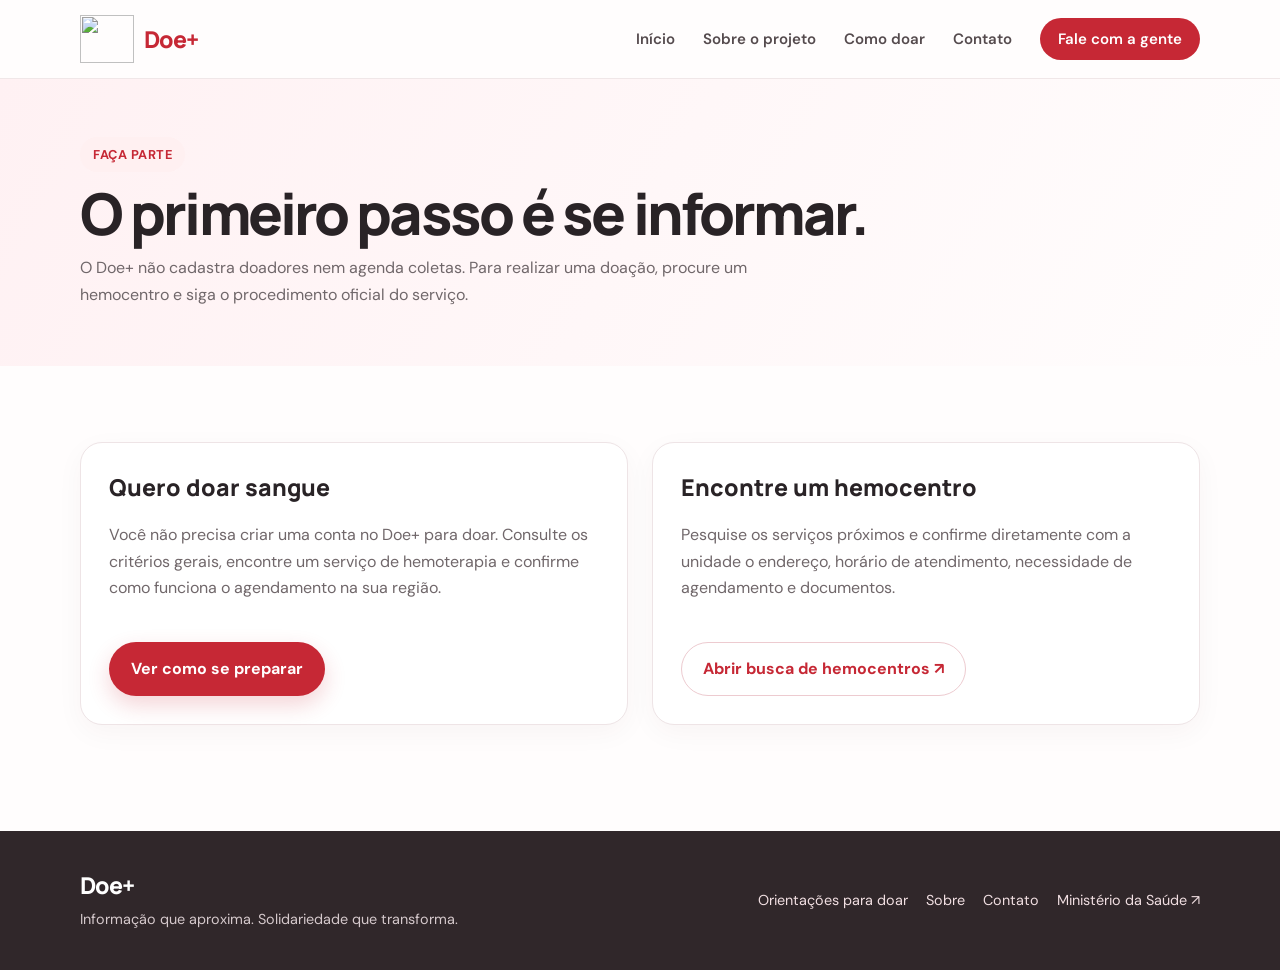
==== codigo/cadastro/cadastro.html @ 8d4a53b3 "update after years" ====
<!doctype html>
<html lang="pt-BR">
<head><meta charset="utf-8"><meta name="viewport" content="width=device-width, initial-scale=1"><title>Quero ajudar | Doe+</title><link rel="stylesheet" href="../../style.css"><script src="../../script.js" defer></script></head>
<body data-root="../.." data-page="cadastro">
<div id="site-header"></div>
<main>
  <section class="page-hero"><div class="container"><span class="eyebrow">Faça parte</span><h1>O primeiro passo é se informar.</h1><p>O Doe+ não cadastra doadores nem agenda coletas. Para realizar uma doação, procure um hemocentro e siga o procedimento oficial do serviço.</p></div></section>
  <section class="section"><div class="container two-column">
    <article class="content-card"><h2>Quero doar sangue</h2><p>Você não precisa criar uma conta no Doe+ para doar. Consulte os critérios gerais, encontre um serviço de hemoterapia e confirme como funciona o agendamento na sua região.</p><a class="btn btn-primary mt-24" href="../informacoes/informacoes.html">Ver como se preparar</a></article>
    <article class="content-card"><h2>Encontre um hemocentro</h2><p>Pesquise os serviços próximos e confirme diretamente com a unidade o endereço, horário de atendimento, necessidade de agendamento e documentos.</p><a class="btn btn-secondary mt-24" href="https://www.google.com/maps/search/hemocentro+perto+de+mim/" target="_blank" rel="noopener">Abrir busca de hemocentros ↗</a></article>
  </div></section>
</main>
<div id="site-footer"></div>
</body></html>
---- style.css ----
@import url('https://fonts.googleapis.com/css2?family=DM+Sans:wght@400;500;600;700&family=Manrope:wght@400;500;600;700;800&display=swap');

:root {
  --red: #c62835;
  --red-dark: #9f1d29;
  --red-soft: #fff0f1;
  --ink: #292326;
  --muted: #70676a;
  --paper: #fffdfd;
  --surface: #ffffff;
  --line: #eee4e6;
  --pink: #fae9ec;
  --green: #287a55;
  --shadow: 0 18px 50px rgba(65, 28, 35, .09);
  --radius: 22px;
}

* { box-sizing: border-box; }
html { scroll-behavior: smooth; scroll-padding-top: 90px; }
body {
  margin: 0;
  color: var(--ink);
  background: var(--paper);
  font-family: "DM Sans", sans-serif;
  line-height: 1.65;
}
a { color: inherit; text-decoration: none; }
button, input, textarea, select { font: inherit; }
button, a { -webkit-tap-highlight-color: transparent; }
img { display: block; max-width: 100%; }
.container { width: min(1120px, calc(100% - 40px)); margin-inline: auto; }

.site-header {
  position: sticky; top: 0; z-index: 20;
  background: rgba(255,253,253,.94);
  backdrop-filter: blur(14px);
  border-bottom: 1px solid rgba(238,228,230,.85);
}
.nav-wrap { min-height: 78px; display: flex; align-items: center; justify-content: space-between; gap: 24px; }
.brand { display: inline-flex; align-items: center; gap: 10px; font: 800 1.45rem "Manrope", sans-serif; letter-spacing: -1px; }
.brand img { width: 54px; height: 48px; object-fit: contain; }
.brand span { color: var(--red); }
.nav-links { display: flex; align-items: center; gap: 28px; list-style: none; padding: 0; margin: 0; }
.nav-links a { color: #554b4e; font-size: .94rem; font-weight: 600; transition: color .2s; }
.nav-links a:hover, .nav-links a[aria-current="page"] { color: var(--red); }
.nav-links .nav-cta { color: white; background: var(--red); padding: 11px 18px; border-radius: 999px; }
.nav-links .nav-cta:hover { color: white; background: var(--red-dark); }
.menu-toggle { display: none; border: 0; background: transparent; color: var(--ink); font-size: 1.65rem; cursor: pointer; }

.hero { padding: 76px 0 68px; overflow: hidden; background: radial-gradient(circle at 85% 20%, #ffe2e6 0, transparent 32%), linear-gradient(135deg,#fff8f8,#fffdfd 60%); }
.hero-grid { display: grid; grid-template-columns: 1.08fr .92fr; align-items: center; gap: 54px; }
.eyebrow { display: inline-flex; align-items: center; gap: 8px; color: var(--red); background: var(--red-soft); border-radius: 999px; padding: 7px 13px; font-size: .8rem; font-weight: 700; letter-spacing: .04em; text-transform: uppercase; }
.hero h1 { max-width: 650px; margin: 18px 0; font: 800 clamp(2.6rem,5vw,4.5rem)/1.08 "Manrope",sans-serif; letter-spacing: -.055em; }
.hero h1 em { color: var(--red); font-style: normal; }
.hero p { max-width: 560px; color: var(--muted); font-size: 1.1rem; }
.actions { display: flex; flex-wrap: wrap; gap: 12px; margin-top: 28px; }
.btn { display: inline-flex; align-items: center; justify-content: center; gap: 9px; border: 1px solid transparent; border-radius: 999px; padding: 13px 21px; font-weight: 700; cursor: pointer; transition: transform .2s, background .2s, box-shadow .2s; }
.btn:hover { transform: translateY(-2px); }
.btn-primary { color: white; background: var(--red); box-shadow: 0 9px 22px rgba(198,40,53,.2); }
.btn-primary:hover { background: var(--red-dark); }
.btn-secondary { color: var(--red); border-color: #edcbd0; background: white; }
.hero-art { position: relative; min-height: 380px; display: grid; place-items: center; }
.hero-art::before { content: ""; position: absolute; width: min(360px,85%); aspect-ratio: 1; border-radius: 50%; background: #f9dce1; }
.hero-art img { position: relative; width: min(370px,90%); max-height: 360px; object-fit: contain; filter: drop-shadow(0 18px 22px rgba(115,31,43,.12)); }
.hero-note { position: absolute; right: 0; bottom: 30px; padding: 15px 18px; background: white; border: 1px solid var(--line); border-radius: 16px; box-shadow: var(--shadow); font-weight: 700; }
.hero-note strong { display: block; color: var(--red); font: 800 1.5rem "Manrope"; }

.section { padding: 76px 0; }
.section-soft { background: #fff6f7; }
.section-heading { max-width: 650px; margin-bottom: 34px; }
.section-heading.center { margin-inline: auto; text-align: center; }
.section-heading h2 { margin: 12px 0; font: 800 clamp(1.9rem,3.5vw,2.8rem)/1.15 "Manrope"; letter-spacing: -.04em; }
.section-heading p { color: var(--muted); margin: 0; }
.stats { display: grid; grid-template-columns: repeat(3,1fr); gap: 18px; }
.stat, .info-card, .article-card, .form-card, .content-card { background: var(--surface); border: 1px solid var(--line); border-radius: var(--radius); box-shadow: 0 8px 28px rgba(65,28,35,.04); }
.stat { padding: 25px; }
.stat strong { display: block; color: var(--red); font: 800 1.8rem "Manrope"; }
.stat span { color: var(--muted); font-size: .92rem; }
.card-grid { display: grid; grid-template-columns: repeat(3,1fr); gap: 18px; }
.info-card { padding: 26px; }
.card-icon { display: grid; place-items: center; width: 48px; height: 48px; border-radius: 15px; color: var(--red); background: var(--red-soft); font-size: 1.35rem; }
.info-card h3, .article-card h3 { margin: 17px 0 8px; font: 700 1.12rem "Manrope"; }
.info-card p, .article-card p { color: var(--muted); margin: 0; font-size: .95rem; }
.text-link { display: inline-flex; margin-top: 15px; color: var(--red); font-weight: 700; font-size: .9rem; }
.notice { padding: 18px 20px; border-left: 4px solid var(--red); background: var(--red-soft); border-radius: 0 14px 14px 0; color: #60484d; font-size: .93rem; }
.steps { display: grid; grid-template-columns: repeat(4,1fr); gap: 16px; counter-reset: step; }
.step { padding: 22px; background: white; border: 1px solid var(--line); border-radius: 18px; }
.step::before { counter-increment: step; content: "0" counter(step); display: block; margin-bottom: 18px; color: var(--red); font: 800 1.35rem "Manrope"; }
.step h3 { margin: 0 0 7px; font: 700 1rem "Manrope"; }
.step p { margin: 0; color: var(--muted); font-size: .9rem; }
.faq-list { max-width: 820px; margin: auto; display: grid; gap: 10px; }
.faq-item { background: white; border: 1px solid var(--line); border-radius: 15px; overflow: hidden; }
.faq-question { width: 100%; display: flex; justify-content: space-between; gap: 20px; padding: 18px 20px; border: 0; background: white; text-align: left; font-weight: 700; cursor: pointer; color: var(--ink); }
.faq-answer { display: none; padding: 0 20px 18px; color: var(--muted); }
.faq-item[open] .faq-answer { display: block; }
.faq-item[open] .faq-question { color: var(--red); }
.article-grid { display: grid; grid-template-columns: repeat(3,1fr); gap: 18px; }
.article-card { overflow: hidden; }
.article-card img { width: 100%; height: 180px; object-fit: cover; background: var(--pink); }
.article-card .article-body { padding: 20px; }
.page-hero { padding: 58px 0; background: linear-gradient(120deg,#fff1f3,#fffdfd); }
.page-hero h1 { margin: 10px 0; font: 800 clamp(2.3rem,5vw,3.6rem)/1.1 "Manrope"; letter-spacing: -.05em; }
.page-hero p { max-width: 680px; margin: 0; color: var(--muted); }
.two-column { display: grid; grid-template-columns: 1fr 1fr; gap: 24px; align-items: start; }
.content-card { padding: 28px; }
.content-card h2 { margin-top: 0; font: 800 1.45rem "Manrope"; }
.content-card p, .content-card li { color: var(--muted); }
.team-list { display: grid; gap: 12px; padding: 0; list-style: none; }
.team-list li { padding: 12px 15px; background: #fff6f7; border-radius: 12px; color: var(--ink); }
.form-layout { display: grid; grid-template-columns: .8fr 1.2fr; gap: 28px; align-items: start; }
.form-card { padding: 30px; }
.form-card h2 { margin: 0 0 7px; font: 800 1.5rem "Manrope"; }
.form-card > p { color: var(--muted); margin-top: 0; }
.form-grid { display: grid; grid-template-columns: 1fr 1fr; gap: 16px; }
.field { display: grid; gap: 7px; }
.field.full { grid-column: 1/-1; }
.field label { font-size: .9rem; font-weight: 700; }
.field input, .field textarea, .field select { width: 100%; padding: 13px 14px; border: 1px solid #e8dadd; border-radius: 11px; background: #fff; color: var(--ink); outline: none; }
.field input:focus, .field textarea:focus, .field select:focus { border-color: var(--red); box-shadow: 0 0 0 3px rgba(198,40,53,.1); }
.field textarea { min-height: 140px; resize: vertical; }
.form-message { display: none; margin-top: 15px; padding: 12px 14px; border-radius: 10px; background: #edf8f1; color: var(--green); }
.form-message.show { display: block; }
.form-help { color: var(--muted); font-size: .82rem; }
.site-footer { margin-top: 30px; padding: 38px 0; background: #30272a; color: white; }
.footer-grid { display: flex; justify-content: space-between; align-items: center; gap: 24px; }
.site-footer p { color: #d5c9cc; margin: 6px 0 0; font-size: .9rem; }
.footer-links { display: flex; flex-wrap: wrap; gap: 18px; color: #f1dfe2; font-size: .9rem; }
.disclaimer { color: var(--muted); font-size: .82rem; }
.centered { text-align: center; }
.mt-24 { margin-top: 24px; }

@media (max-width: 850px) {
  .menu-toggle { display: block; }
  .nav-links { display: none; position: absolute; top: 78px; left: 0; right: 0; padding: 18px 24px 24px; background: white; border-bottom: 1px solid var(--line); flex-direction: column; align-items: stretch; gap: 16px; }
  .nav-links.open { display: flex; }
  .nav-links .nav-cta { text-align: center; }
  .hero-grid, .two-column, .form-layout { grid-template-columns: 1fr; }
  .hero { padding-top: 52px; }
  .hero-art { min-height: 300px; }
  .card-grid, .article-grid { grid-template-columns: repeat(2,1fr); }
  .steps { grid-template-columns: repeat(2,1fr); }
}
@media (max-width: 560px) {
  .container { width: min(100% - 30px,1120px); }
  .hero h1 { font-size: 2.65rem; }
  .stats, .card-grid, .article-grid, .steps, .form-grid { grid-template-columns: 1fr; }
  .field.full { grid-column: auto; }
  .section { padding: 55px 0; }
  .hero-note { right: 0; bottom: 5px; }
  .footer-grid { align-items: flex-start; flex-direction: column; }
}

.faq-question { list-style: none; }
.faq-question::-webkit-details-marker { display: none; }
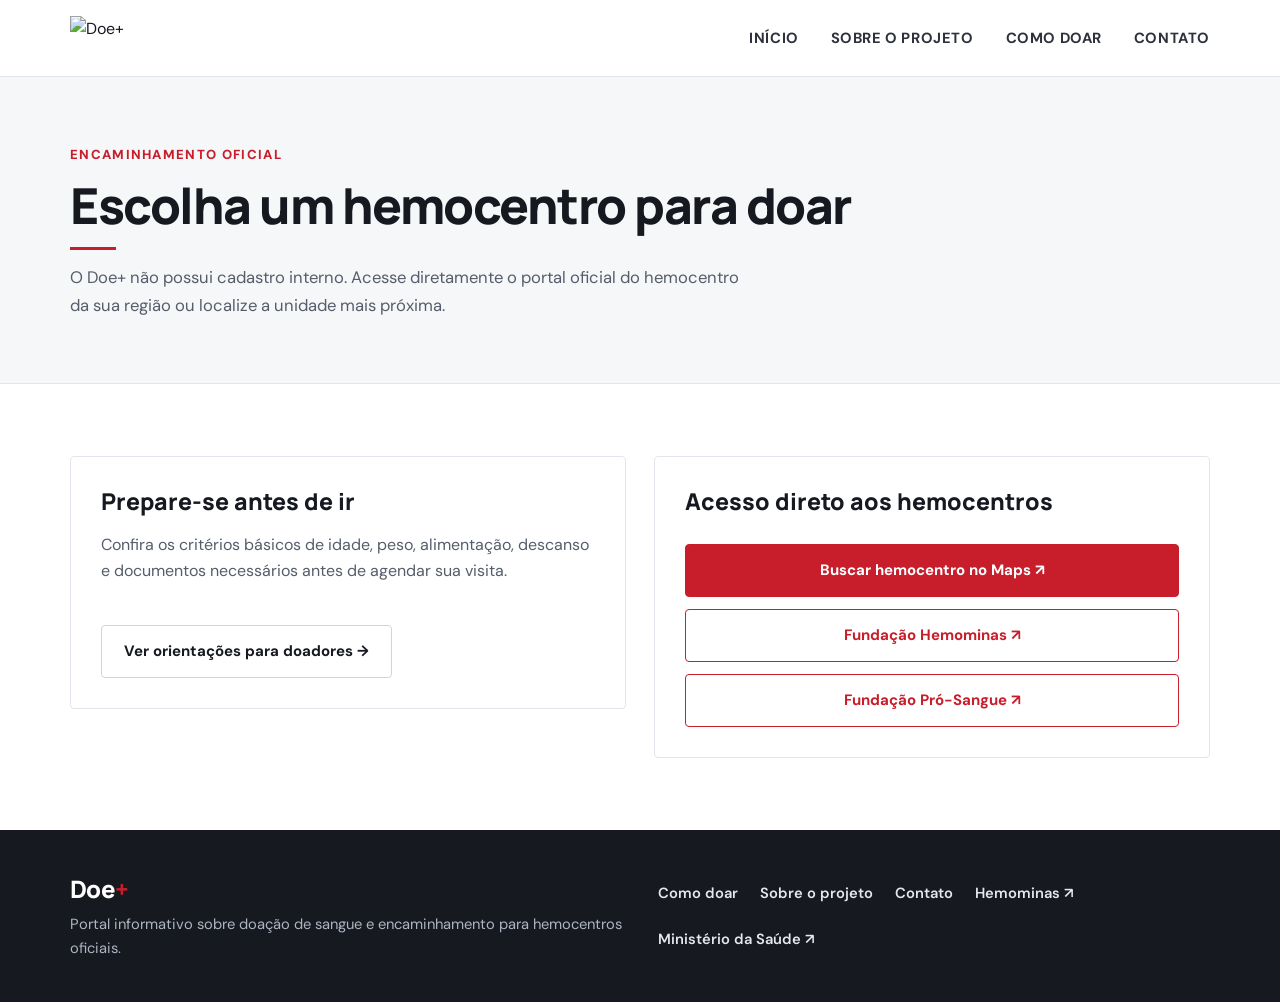
==== commit 7376b528: "final update" ====
--- a/codigo/cadastro/cadastro.html
+++ b/codigo/cadastro/cadastro.html
@@ -1,14 +1,40 @@
 <!doctype html>
 <html lang="pt-BR">
-<head><meta charset="utf-8"><meta name="viewport" content="width=device-width, initial-scale=1"><title>Quero ajudar | Doe+</title><link rel="stylesheet" href="../../style.css"><script src="../../script.js" defer></script></head>
+<head>
+  <meta charset="utf-8">
+  <meta name="viewport" content="width=device-width, initial-scale=1">
+  <title>Onde doar | Doe+</title>
+  <link rel="stylesheet" href="../../style.css">
+  <script src="../../script.js" defer></script>
+</head>
 <body data-root="../.." data-page="cadastro">
-<div id="site-header"></div>
-<main>
-  <section class="page-hero"><div class="container"><span class="eyebrow">Faça parte</span><h1>O primeiro passo é se informar.</h1><p>O Doe+ não cadastra doadores nem agenda coletas. Para realizar uma doação, procure um hemocentro e siga o procedimento oficial do serviço.</p></div></section>
-  <section class="section"><div class="container two-column">
-    <article class="content-card"><h2>Quero doar sangue</h2><p>Você não precisa criar uma conta no Doe+ para doar. Consulte os critérios gerais, encontre um serviço de hemoterapia e confirme como funciona o agendamento na sua região.</p><a class="btn btn-primary mt-24" href="../informacoes/informacoes.html">Ver como se preparar</a></article>
-    <article class="content-card"><h2>Encontre um hemocentro</h2><p>Pesquise os serviços próximos e confirme diretamente com a unidade o endereço, horário de atendimento, necessidade de agendamento e documentos.</p><a class="btn btn-secondary mt-24" href="https://www.google.com/maps/search/hemocentro+perto+de+mim/" target="_blank" rel="noopener">Abrir busca de hemocentros ↗</a></article>
-  </div></section>
-</main>
-<div id="site-footer"></div>
-</body></html>+  <div id="site-header"></div>
+  <main>
+    <section class="page-hero">
+      <div class="container">
+        <span class="eyebrow">Encaminhamento oficial</span>
+        <h1>Escolha um hemocentro para doar</h1>
+        <p>O Doe+ não possui cadastro interno. Acesse diretamente o portal oficial do hemocentro da sua região ou localize a unidade mais próxima.</p>
+      </div>
+    </section>
+    <section class="section">
+      <div class="container two-column">
+        <article class="content-card">
+          <h2>Prepare-se antes de ir</h2>
+          <p>Confira os critérios básicos de idade, peso, alimentação, descanso e documentos necessários antes de agendar sua visita.</p>
+          <a class="btn btn-secondary mt-24" href="../informacoes/informacoes.html">Ver orientações para doadores →</a>
+        </article>
+        <article class="content-card">
+          <h2>Acesso direto aos hemocentros</h2>
+          <div class="actions" style="flex-direction:column; align-items:stretch;">
+            <a class="btn btn-primary" href="https://www.google.com/maps/search/hemocentro+perto+de+mim/" target="_blank" rel="noopener">Buscar hemocentro no Maps ↗</a>
+            <a class="btn btn-outline-red" href="https://www.hemominas.mg.gov.br/" target="_blank" rel="noopener">Fundação Hemominas ↗</a>
+            <a class="btn btn-outline-red" href="https://www.prosangue.sp.gov.br/" target="_blank" rel="noopener">Fundação Pró-Sangue ↗</a>
+          </div>
+        </article>
+      </div>
+    </section>
+  </main>
+  <div id="site-footer"></div>
+</body>
+</html>
--- a/style.css
+++ b/style.css
@@ -1,154 +1,733 @@
-@import url('https://fonts.googleapis.com/css2?family=DM+Sans:wght@400;500;600;700&family=Manrope:wght@400;500;600;700;800&display=swap');
+@import url('https://fonts.googleapis.com/css2?family=DM+Sans:wght@400;500;600;700&family=Manrope:wght@600;700;800&display=swap');
 
 :root {
-  --red: #c62835;
-  --red-dark: #9f1d29;
-  --red-soft: #fff0f1;
-  --ink: #292326;
-  --muted: #70676a;
-  --paper: #fffdfd;
-  --surface: #ffffff;
-  --line: #eee4e6;
-  --pink: #fae9ec;
-  --green: #287a55;
-  --shadow: 0 18px 50px rgba(65, 28, 35, .09);
-  --radius: 22px;
+  --red: #c81e2b;
+  --red-dark: #9e141f;
+  --red-light: #fdf2f3;
+  --ink: #161920;
+  --ink-soft: #2c313c;
+  --muted: #555d6b;
+  --bg: #ffffff;
+  --bg-alt: #f6f7f9;
+  --line: #e2e5eb;
+  --radius: 4px;
 }
 
 * { box-sizing: border-box; }
-html { scroll-behavior: smooth; scroll-padding-top: 90px; }
+html { scroll-behavior: smooth; scroll-padding-top: 84px; }
 body {
   margin: 0;
   color: var(--ink);
-  background: var(--paper);
+  background: var(--bg);
   font-family: "DM Sans", sans-serif;
   line-height: 1.65;
+  -webkit-font-smoothing: antialiased;
 }
 a { color: inherit; text-decoration: none; }
 button, input, textarea, select { font: inherit; }
-button, a { -webkit-tap-highlight-color: transparent; }
 img { display: block; max-width: 100%; }
-.container { width: min(1120px, calc(100% - 40px)); margin-inline: auto; }
-
+.container { width: min(1140px, calc(100% - 40px)); margin-inline: auto; }
+
+/* Header */
 .site-header {
-  position: sticky; top: 0; z-index: 20;
-  background: rgba(255,253,253,.94);
-  backdrop-filter: blur(14px);
-  border-bottom: 1px solid rgba(238,228,230,.85);
-}
-.nav-wrap { min-height: 78px; display: flex; align-items: center; justify-content: space-between; gap: 24px; }
-.brand { display: inline-flex; align-items: center; gap: 10px; font: 800 1.45rem "Manrope", sans-serif; letter-spacing: -1px; }
-.brand img { width: 54px; height: 48px; object-fit: contain; }
-.brand span { color: var(--red); }
-.nav-links { display: flex; align-items: center; gap: 28px; list-style: none; padding: 0; margin: 0; }
-.nav-links a { color: #554b4e; font-size: .94rem; font-weight: 600; transition: color .2s; }
-.nav-links a:hover, .nav-links a[aria-current="page"] { color: var(--red); }
-.nav-links .nav-cta { color: white; background: var(--red); padding: 11px 18px; border-radius: 999px; }
-.nav-links .nav-cta:hover { color: white; background: var(--red-dark); }
-.menu-toggle { display: none; border: 0; background: transparent; color: var(--ink); font-size: 1.65rem; cursor: pointer; }
-
-.hero { padding: 76px 0 68px; overflow: hidden; background: radial-gradient(circle at 85% 20%, #ffe2e6 0, transparent 32%), linear-gradient(135deg,#fff8f8,#fffdfd 60%); }
-.hero-grid { display: grid; grid-template-columns: 1.08fr .92fr; align-items: center; gap: 54px; }
-.eyebrow { display: inline-flex; align-items: center; gap: 8px; color: var(--red); background: var(--red-soft); border-radius: 999px; padding: 7px 13px; font-size: .8rem; font-weight: 700; letter-spacing: .04em; text-transform: uppercase; }
-.hero h1 { max-width: 650px; margin: 18px 0; font: 800 clamp(2.6rem,5vw,4.5rem)/1.08 "Manrope",sans-serif; letter-spacing: -.055em; }
-.hero h1 em { color: var(--red); font-style: normal; }
-.hero p { max-width: 560px; color: var(--muted); font-size: 1.1rem; }
-.actions { display: flex; flex-wrap: wrap; gap: 12px; margin-top: 28px; }
-.btn { display: inline-flex; align-items: center; justify-content: center; gap: 9px; border: 1px solid transparent; border-radius: 999px; padding: 13px 21px; font-weight: 700; cursor: pointer; transition: transform .2s, background .2s, box-shadow .2s; }
-.btn:hover { transform: translateY(-2px); }
-.btn-primary { color: white; background: var(--red); box-shadow: 0 9px 22px rgba(198,40,53,.2); }
-.btn-primary:hover { background: var(--red-dark); }
-.btn-secondary { color: var(--red); border-color: #edcbd0; background: white; }
-.hero-art { position: relative; min-height: 380px; display: grid; place-items: center; }
-.hero-art::before { content: ""; position: absolute; width: min(360px,85%); aspect-ratio: 1; border-radius: 50%; background: #f9dce1; }
-.hero-art img { position: relative; width: min(370px,90%); max-height: 360px; object-fit: contain; filter: drop-shadow(0 18px 22px rgba(115,31,43,.12)); }
-.hero-note { position: absolute; right: 0; bottom: 30px; padding: 15px 18px; background: white; border: 1px solid var(--line); border-radius: 16px; box-shadow: var(--shadow); font-weight: 700; }
-.hero-note strong { display: block; color: var(--red); font: 800 1.5rem "Manrope"; }
-
-.section { padding: 76px 0; }
-.section-soft { background: #fff6f7; }
-.section-heading { max-width: 650px; margin-bottom: 34px; }
-.section-heading.center { margin-inline: auto; text-align: center; }
-.section-heading h2 { margin: 12px 0; font: 800 clamp(1.9rem,3.5vw,2.8rem)/1.15 "Manrope"; letter-spacing: -.04em; }
-.section-heading p { color: var(--muted); margin: 0; }
-.stats { display: grid; grid-template-columns: repeat(3,1fr); gap: 18px; }
-.stat, .info-card, .article-card, .form-card, .content-card { background: var(--surface); border: 1px solid var(--line); border-radius: var(--radius); box-shadow: 0 8px 28px rgba(65,28,35,.04); }
-.stat { padding: 25px; }
-.stat strong { display: block; color: var(--red); font: 800 1.8rem "Manrope"; }
-.stat span { color: var(--muted); font-size: .92rem; }
-.card-grid { display: grid; grid-template-columns: repeat(3,1fr); gap: 18px; }
-.info-card { padding: 26px; }
-.card-icon { display: grid; place-items: center; width: 48px; height: 48px; border-radius: 15px; color: var(--red); background: var(--red-soft); font-size: 1.35rem; }
-.info-card h3, .article-card h3 { margin: 17px 0 8px; font: 700 1.12rem "Manrope"; }
-.info-card p, .article-card p { color: var(--muted); margin: 0; font-size: .95rem; }
-.text-link { display: inline-flex; margin-top: 15px; color: var(--red); font-weight: 700; font-size: .9rem; }
-.notice { padding: 18px 20px; border-left: 4px solid var(--red); background: var(--red-soft); border-radius: 0 14px 14px 0; color: #60484d; font-size: .93rem; }
-.steps { display: grid; grid-template-columns: repeat(4,1fr); gap: 16px; counter-reset: step; }
-.step { padding: 22px; background: white; border: 1px solid var(--line); border-radius: 18px; }
-.step::before { counter-increment: step; content: "0" counter(step); display: block; margin-bottom: 18px; color: var(--red); font: 800 1.35rem "Manrope"; }
-.step h3 { margin: 0 0 7px; font: 700 1rem "Manrope"; }
-.step p { margin: 0; color: var(--muted); font-size: .9rem; }
-.faq-list { max-width: 820px; margin: auto; display: grid; gap: 10px; }
-.faq-item { background: white; border: 1px solid var(--line); border-radius: 15px; overflow: hidden; }
-.faq-question { width: 100%; display: flex; justify-content: space-between; gap: 20px; padding: 18px 20px; border: 0; background: white; text-align: left; font-weight: 700; cursor: pointer; color: var(--ink); }
-.faq-answer { display: none; padding: 0 20px 18px; color: var(--muted); }
-.faq-item[open] .faq-answer { display: block; }
-.faq-item[open] .faq-question { color: var(--red); }
-.article-grid { display: grid; grid-template-columns: repeat(3,1fr); gap: 18px; }
-.article-card { overflow: hidden; }
-.article-card img { width: 100%; height: 180px; object-fit: cover; background: var(--pink); }
-.article-card .article-body { padding: 20px; }
-.page-hero { padding: 58px 0; background: linear-gradient(120deg,#fff1f3,#fffdfd); }
-.page-hero h1 { margin: 10px 0; font: 800 clamp(2.3rem,5vw,3.6rem)/1.1 "Manrope"; letter-spacing: -.05em; }
-.page-hero p { max-width: 680px; margin: 0; color: var(--muted); }
-.two-column { display: grid; grid-template-columns: 1fr 1fr; gap: 24px; align-items: start; }
-.content-card { padding: 28px; }
-.content-card h2 { margin-top: 0; font: 800 1.45rem "Manrope"; }
-.content-card p, .content-card li { color: var(--muted); }
-.team-list { display: grid; gap: 12px; padding: 0; list-style: none; }
-.team-list li { padding: 12px 15px; background: #fff6f7; border-radius: 12px; color: var(--ink); }
-.form-layout { display: grid; grid-template-columns: .8fr 1.2fr; gap: 28px; align-items: start; }
-.form-card { padding: 30px; }
-.form-card h2 { margin: 0 0 7px; font: 800 1.5rem "Manrope"; }
-.form-card > p { color: var(--muted); margin-top: 0; }
-.form-grid { display: grid; grid-template-columns: 1fr 1fr; gap: 16px; }
-.field { display: grid; gap: 7px; }
-.field.full { grid-column: 1/-1; }
-.field label { font-size: .9rem; font-weight: 700; }
-.field input, .field textarea, .field select { width: 100%; padding: 13px 14px; border: 1px solid #e8dadd; border-radius: 11px; background: #fff; color: var(--ink); outline: none; }
-.field input:focus, .field textarea:focus, .field select:focus { border-color: var(--red); box-shadow: 0 0 0 3px rgba(198,40,53,.1); }
-.field textarea { min-height: 140px; resize: vertical; }
-.form-message { display: none; margin-top: 15px; padding: 12px 14px; border-radius: 10px; background: #edf8f1; color: var(--green); }
-.form-message.show { display: block; }
-.form-help { color: var(--muted); font-size: .82rem; }
-.site-footer { margin-top: 30px; padding: 38px 0; background: #30272a; color: white; }
-.footer-grid { display: flex; justify-content: space-between; align-items: center; gap: 24px; }
-.site-footer p { color: #d5c9cc; margin: 6px 0 0; font-size: .9rem; }
-.footer-links { display: flex; flex-wrap: wrap; gap: 18px; color: #f1dfe2; font-size: .9rem; }
-.disclaimer { color: var(--muted); font-size: .82rem; }
+  position: sticky;
+  top: 0;
+  z-index: 30;
+  background: #ffffff;
+  border-bottom: 1px solid var(--line);
+}
+.nav-wrap {
+  min-height: 76px;
+  display: flex;
+  align-items: center;
+  justify-content: space-between;
+  gap: 24px;
+}
+.brand {
+  display: inline-flex;
+  align-items: center;
+}
+.brand img {
+  height: 44px;
+  width: auto;
+  object-fit: contain;
+}
+.nav-links {
+  display: flex;
+  align-items: center;
+  gap: 32px;
+  list-style: none;
+  padding: 0;
+  margin: 0;
+}
+.nav-links a {
+  position: relative;
+  color: var(--ink-soft);
+  font-size: 0.92rem;
+  font-weight: 700;
+  text-transform: uppercase;
+  letter-spacing: 0.04em;
+  padding: 6px 0;
+  transition: color 0.2s;
+}
+.nav-links a:hover,
+.nav-links a[aria-current="page"] {
+  color: var(--red);
+}
+.nav-links a[aria-current="page"]::after {
+  content: "";
+  position: absolute;
+  left: 0;
+  right: 0;
+  bottom: -2px;
+  height: 2px;
+  background: var(--red);
+}
+.menu-toggle {
+  display: none;
+  border: 1px solid var(--line);
+  border-radius: var(--radius);
+  background: #ffffff;
+  color: var(--ink);
+  padding: 6px 11px;
+  font-size: 1.35rem;
+  cursor: pointer;
+}
+
+/* Buttons */
+.btn {
+  display: inline-flex;
+  align-items: center;
+  justify-content: center;
+  gap: 8px;
+  border: 1px solid transparent;
+  border-radius: var(--radius);
+  padding: 13px 22px;
+  font-size: 0.94rem;
+  font-weight: 700;
+  cursor: pointer;
+  transition: background 0.2s, color 0.2s, border-color 0.2s;
+}
+.btn-primary {
+  color: #ffffff;
+  background: var(--red);
+  border-color: var(--red);
+}
+.btn-primary:hover {
+  background: var(--red-dark);
+  border-color: var(--red-dark);
+}
+.btn-secondary {
+  color: var(--ink);
+  background: #ffffff;
+  border-color: #cfd5df;
+}
+.btn-secondary:hover {
+  border-color: var(--red);
+  color: var(--red);
+}
+.btn-outline-red {
+  color: var(--red);
+  background: #ffffff;
+  border-color: var(--red);
+}
+.btn-outline-red:hover {
+  color: #ffffff;
+  background: var(--red);
+}
+
+/* Section Typography */
+.eyebrow {
+  display: inline-block;
+  color: var(--red);
+  font-size: 0.82rem;
+  font-weight: 800;
+  letter-spacing: 0.1em;
+  text-transform: uppercase;
+  margin-bottom: 8px;
+}
+.section-heading {
+  max-width: 680px;
+  margin-bottom: 40px;
+}
+.section-heading.center {
+  margin-inline: auto;
+  text-align: center;
+}
+.section-heading h2 {
+  margin: 0;
+  color: var(--ink);
+  font: 800 clamp(1.85rem, 3.2vw, 2.5rem)/1.18 "Manrope", sans-serif;
+  letter-spacing: -0.025em;
+}
+.section-heading h2::after {
+  content: "";
+  display: block;
+  width: 46px;
+  height: 3px;
+  background: var(--red);
+  margin-top: 14px;
+}
+.section-heading.center h2::after {
+  margin-inline: auto;
+}
+.section-heading p {
+  color: var(--muted);
+  margin: 16px 0 0;
+  font-size: 1.02rem;
+}
+
+/* Hero Banner */
+.hero {
+  background: #fefefe;
+  border-bottom: 1px solid var(--line);
+  padding: 52px 0 64px;
+}
+.hero-grid {
+  display: grid;
+  grid-template-columns: 1.05fr 0.95fr;
+  align-items: center;
+  gap: 44px;
+}
+.hero h1 {
+  margin: 4px 0 16px;
+  color: var(--ink);
+  font: 800 clamp(2.35rem, 4.4vw, 3.6rem)/1.12 "Manrope", sans-serif;
+  letter-spacing: -0.03em;
+}
+.hero h1 em {
+  color: var(--red);
+  font-style: normal;
+}
+.hero p {
+  max-width: 540px;
+  color: var(--muted);
+  font-size: 1.06rem;
+  margin: 0;
+}
+.actions {
+  display: flex;
+  flex-wrap: wrap;
+  gap: 12px;
+  margin-top: 28px;
+}
+.hero-banner-media {
+  display: flex;
+  justify-content: center;
+  align-items: center;
+  background: #fefefe;
+}
+.hero-banner-media img {
+  width: 100%;
+  max-width: 470px;
+  height: auto;
+  object-fit: contain;
+}
+
+/* Sections */
+.section {
+  padding: 72px 0;
+}
+.section-alt {
+  background: var(--bg-alt);
+  border-top: 1px solid var(--line);
+  border-bottom: 1px solid var(--line);
+}
+
+/* Top Feature Highlights Strip */
+.highlight-strip {
+  margin-top: -34px;
+  position: relative;
+  z-index: 10;
+  padding-bottom: 24px;
+}
+.stats {
+  display: grid;
+  grid-template-columns: repeat(3, 1fr);
+  gap: 22px;
+}
+.stat {
+  background: #ffffff;
+  border: 1px solid var(--line);
+  border-top: 3px solid var(--red);
+  border-radius: var(--radius);
+  padding: 28px 24px;
+  text-align: center;
+}
+.stat-icon {
+  width: 44px;
+  height: 44px;
+  margin: 0 auto 14px;
+  display: grid;
+  place-items: center;
+  color: var(--red);
+}
+.stat strong {
+  display: block;
+  color: var(--ink);
+  font: 800 1.25rem/1.3 "Manrope", sans-serif;
+  margin-bottom: 8px;
+}
+.stat span {
+  display: block;
+  color: var(--muted);
+  font-size: 0.93rem;
+}
+
+/* Editorial Split Section */
+.editorial-split {
+  display: grid;
+  grid-template-columns: 1.08fr 0.92fr;
+  gap: 48px;
+  align-items: center;
+}
+.editorial-split .section-heading {
+  margin-bottom: 20px;
+}
+.editorial-text p {
+  color: var(--muted);
+  margin: 0 0 16px;
+  font-size: 1rem;
+}
+.editorial-media {
+  border: 1px solid var(--line);
+  border-radius: var(--radius);
+  overflow: hidden;
+  background: #ffffff;
+}
+.editorial-media img {
+  width: 100%;
+  height: 360px;
+  object-fit: cover;
+}
+.editorial-media.contain-media {
+  padding: 24px;
+  background: #fbf8f1;
+}
+.editorial-media.contain-media img {
+  height: 310px;
+  object-fit: contain;
+  margin-inline: auto;
+}
+
+/* Hemocentros Direct Links Grid */
+.centers-grid {
+  display: grid;
+  grid-template-columns: repeat(3, 1fr);
+  gap: 22px;
+}
+.center-card {
+  display: flex;
+  flex-direction: column;
+  justify-content: space-between;
+  background: #ffffff;
+  border: 1px solid var(--line);
+  border-radius: var(--radius);
+  padding: 26px 24px;
+  transition: border-color 0.2s;
+}
+.center-card:hover {
+  border-color: var(--red);
+}
+.center-tag {
+  display: inline-block;
+  font-size: 0.75rem;
+  font-weight: 800;
+  text-transform: uppercase;
+  letter-spacing: 0.08em;
+  color: var(--red);
+  margin-bottom: 8px;
+}
+.center-card h3 {
+  margin: 0 0 8px;
+  color: var(--ink);
+  font: 800 1.15rem/1.3 "Manrope", sans-serif;
+}
+.center-card p {
+  margin: 0 0 20px;
+  color: var(--muted);
+  font-size: 0.93rem;
+}
+.center-card .btn {
+  width: 100%;
+}
+
+/* Info Cards */
+.card-grid {
+  display: grid;
+  grid-template-columns: repeat(3, 1fr);
+  gap: 22px;
+}
+.info-card {
+  background: #ffffff;
+  border: 1px solid var(--line);
+  border-radius: var(--radius);
+  padding: 28px 24px;
+}
+.card-icon {
+  display: inline-flex;
+  align-items: center;
+  justify-content: center;
+  width: 46px;
+  height: 46px;
+  border-radius: var(--radius);
+  background: var(--red-light);
+  color: var(--red);
+  border: 1px solid #f5d0d4;
+}
+.card-icon svg {
+  width: 24px;
+  height: 24px;
+  stroke: currentColor;
+  fill: none;
+  stroke-width: 2;
+  stroke-linecap: round;
+  stroke-linejoin: round;
+}
+.info-card h3 {
+  margin: 18px 0 8px;
+  color: var(--ink);
+  font: 800 1.15rem "Manrope", sans-serif;
+}
+.info-card p {
+  color: var(--muted);
+  margin: 0;
+  font-size: 0.95rem;
+}
+
+/* Steps */
+.steps {
+  display: grid;
+  grid-template-columns: repeat(4, 1fr);
+  gap: 20px;
+  counter-reset: step;
+}
+.step {
+  padding: 24px 22px;
+  background: #ffffff;
+  border: 1px solid var(--line);
+  border-radius: var(--radius);
+}
+.step::before {
+  counter-increment: step;
+  content: "0" counter(step);
+  display: inline-block;
+  margin-bottom: 14px;
+  padding-bottom: 6px;
+  border-bottom: 2px solid var(--red);
+  color: var(--red);
+  font: 800 1.25rem "Manrope", sans-serif;
+}
+.step h3 {
+  margin: 0 0 8px;
+  color: var(--ink);
+  font: 800 1.05rem "Manrope", sans-serif;
+}
+.step p {
+  margin: 0;
+  color: var(--muted);
+  font-size: 0.92rem;
+}
+
+/* Notice & Disclaimer */
+.notice {
+  padding: 18px 22px;
+  border-left: 4px solid var(--red);
+  background: var(--red-light);
+  color: var(--ink-soft);
+  font-size: 0.95rem;
+}
+.text-link {
+  display: inline-flex;
+  align-items: center;
+  gap: 5px;
+  color: var(--red);
+  font-weight: 700;
+  font-size: 0.93rem;
+}
+.text-link:hover {
+  text-decoration: underline;
+}
+.disclaimer {
+  color: var(--muted);
+  font-size: 0.88rem;
+}
+
+/* Dark Photographic FAQ Banner */
+.faq-banner {
+  position: relative;
+  padding: 76px 0;
+  background-color: #1f1417;
+  background-image: linear-gradient(95deg, rgba(22, 16, 19, 0.92) 0%, rgba(44, 15, 20, 0.86) 100%), url("assets/banner-celulas.jpg");
+  background-size: cover;
+  background-position: center;
+  color: #ffffff;
+}
+.faq-banner .eyebrow {
+  color: #ff7b85;
+}
+.faq-banner .section-heading h2 {
+  color: #ffffff;
+}
+.faq-banner .section-heading p {
+  color: #d6dbe3;
+}
+.faq-list {
+  max-width: 820px;
+  display: grid;
+  gap: 12px;
+}
+.faq-list.centered-list {
+  margin-inline: auto;
+}
+.faq-item {
+  background: #ffffff;
+  border: 1px solid var(--line);
+  border-radius: var(--radius);
+  overflow: hidden;
+  color: var(--ink);
+}
+.faq-question {
+  width: 100%;
+  display: flex;
+  justify-content: space-between;
+  align-items: center;
+  gap: 20px;
+  padding: 18px 22px;
+  border: 0;
+  background: #ffffff;
+  text-align: left;
+  font-weight: 700;
+  font-size: 1rem;
+  cursor: pointer;
+  color: var(--ink);
+  list-style: none;
+}
+.faq-question::-webkit-details-marker {
+  display: none;
+}
+.faq-question span {
+  color: var(--red);
+  font-weight: 800;
+  font-size: 1.2rem;
+}
+.faq-answer {
+  padding: 0 22px 18px;
+  color: var(--muted);
+  border-top: 1px solid #f0f2f5;
+  padding-top: 14px;
+}
+.faq-item[open] .faq-question {
+  color: var(--red);
+}
+
+/* Subpages Hero */
+.page-hero {
+  padding: 64px 0;
+  background: var(--bg-alt);
+  border-bottom: 1px solid var(--line);
+}
+.page-hero h1 {
+  margin: 4px 0 14px;
+  color: var(--ink);
+  font: 800 clamp(2.1rem, 4.2vw, 3.1rem)/1.12 "Manrope", sans-serif;
+  letter-spacing: -0.03em;
+}
+.page-hero h1::after {
+  content: "";
+  display: block;
+  width: 46px;
+  height: 3px;
+  background: var(--red);
+  margin-top: 14px;
+}
+.page-hero p {
+  max-width: 680px;
+  margin: 0;
+  color: var(--muted);
+  font-size: 1.04rem;
+}
+
+/* Subpages Imagem de Fundo */
+.page-hero.hero-bg {
+  background-color: #1f1417;
+  background-size: cover;
+  background-position: center;
+  border-bottom: 1px solid #2b1d21;
+}
+.page-hero.hero-bg .eyebrow {
+  color: #ff7b85;
+}
+.page-hero.hero-bg h1 {
+  color: #ffffff;
+}
+.page-hero.hero-bg p {
+  color: #e4e7ec;
+}
+
+/* Content Cards */
+.two-column {
+  display: grid;
+  grid-template-columns: 1fr 1fr;
+  gap: 28px;
+  align-items: start;
+}
+.content-card {
+  background: #ffffff;
+  border: 1px solid var(--line);
+  border-radius: var(--radius);
+  padding: 30px;
+}
+.content-card h2 {
+  margin: 0 0 14px;
+  color: var(--ink);
+  font: 800 1.45rem/1.25 "Manrope", sans-serif;
+}
+.content-card p,
+.content-card li {
+  color: var(--muted);
+}
+.content-card ul {
+  padding-left: 20px;
+  margin: 0;
+  display: grid;
+  gap: 8px;
+}
+
+/* Card */
+.author-card {
+  background: #ffffff;
+  border: 1px solid var(--line);
+  border-left: 4px solid var(--red);
+  border-radius: var(--radius);
+  padding: 26px 28px;
+}
+.author-card strong {
+  display: block;
+  color: var(--ink);
+  font: 800 1.25rem "Manrope", sans-serif;
+  margin-bottom: 6px;
+}
+.author-card span {
+  display: block;
+  color: var(--muted);
+  font-size: 0.95rem;
+}
+
+/* Profile */
+.dev-profile {
+  display: flex;
+  align-items: center;
+  gap: 18px;
+  margin-bottom: 12px;
+}
+.dev-avatar {
+  width: 82px;
+  height: 82px;
+  border-radius: 50%;
+  object-fit: cover;
+  object-position: center top;
+  border: 2px solid var(--line);
+  flex-shrink: 0;
+}
+.dev-info .eyebrow {
+  margin-bottom: 4px;
+}
+.dev-info h2 {
+  margin: 0;
+}
+
+/* Footer */
+.site-footer {
+  padding: 42px 0;
+  background: #161920;
+  color: #ffffff;
+}
+.footer-grid {
+  display: flex;
+  justify-content: space-between;
+  align-items: center;
+  gap: 24px;
+}
+.footer-brand {
+  font: 800 1.5rem "Manrope", sans-serif;
+  letter-spacing: -0.03em;
+  color: #ffffff;
+}
+.footer-brand span {
+  color: var(--red);
+}
+.site-footer p {
+  color: #aeb5c2;
+  margin: 6px 0 0;
+  font-size: 0.92rem;
+}
+.footer-links {
+  display: flex;
+  flex-wrap: wrap;
+  gap: 22px;
+  color: #e4e7ec;
+  font-size: 0.92rem;
+  font-weight: 600;
+}
+.footer-links a:hover {
+  color: #ff7b85;
+}
+
 .centered { text-align: center; }
+.mt-16 { margin-top: 16px; }
 .mt-24 { margin-top: 24px; }
-
-@media (max-width: 850px) {
+.mt-32 { margin-top: 32px; }
+
+@media (max-width: 900px) {
   .menu-toggle { display: block; }
-  .nav-links { display: none; position: absolute; top: 78px; left: 0; right: 0; padding: 18px 24px 24px; background: white; border-bottom: 1px solid var(--line); flex-direction: column; align-items: stretch; gap: 16px; }
+  .nav-links {
+    display: none;
+    position: absolute;
+    top: 76px;
+    left: 0;
+    right: 0;
+    padding: 18px 24px 24px;
+    background: #ffffff;
+    border-bottom: 1px solid var(--line);
+    flex-direction: column;
+    align-items: flex-start;
+    gap: 14px;
+  }
   .nav-links.open { display: flex; }
-  .nav-links .nav-cta { text-align: center; }
-  .hero-grid, .two-column, .form-layout { grid-template-columns: 1fr; }
-  .hero { padding-top: 52px; }
-  .hero-art { min-height: 300px; }
-  .card-grid, .article-grid { grid-template-columns: repeat(2,1fr); }
-  .steps { grid-template-columns: repeat(2,1fr); }
-}
-@media (max-width: 560px) {
-  .container { width: min(100% - 30px,1120px); }
-  .hero h1 { font-size: 2.65rem; }
-  .stats, .card-grid, .article-grid, .steps, .form-grid { grid-template-columns: 1fr; }
-  .field.full { grid-column: auto; }
-  .section { padding: 55px 0; }
-  .hero-note { right: 0; bottom: 5px; }
-  .footer-grid { align-items: flex-start; flex-direction: column; }
-}
-
-.faq-question { list-style: none; }
-.faq-question::-webkit-details-marker { display: none; }
+  .hero-grid,
+  .editorial-split,
+  .two-column {
+    grid-template-columns: 1fr;
+  }
+  .highlight-strip {
+    margin-top: 28px;
+  }
+  .stats,
+  .centers-grid,
+  .card-grid {
+    grid-template-columns: repeat(2, 1fr);
+  }
+  .steps {
+    grid-template-columns: repeat(2, 1fr);
+  }
+}
+
+@media (max-width: 580px) {
+  .container { width: min(100% - 32px, 1140px); }
+  .stats,
+  .centers-grid,
+  .card-grid,
+  .steps {
+    grid-template-columns: 1fr;
+  }
+  .section { padding: 54px 0; }
+  .footer-grid {
+    align-items: flex-start;
+    flex-direction: column;
+  }
+  .dev-profile {
+    flex-direction: column;
+    align-items: flex-start;
+  }
+}
